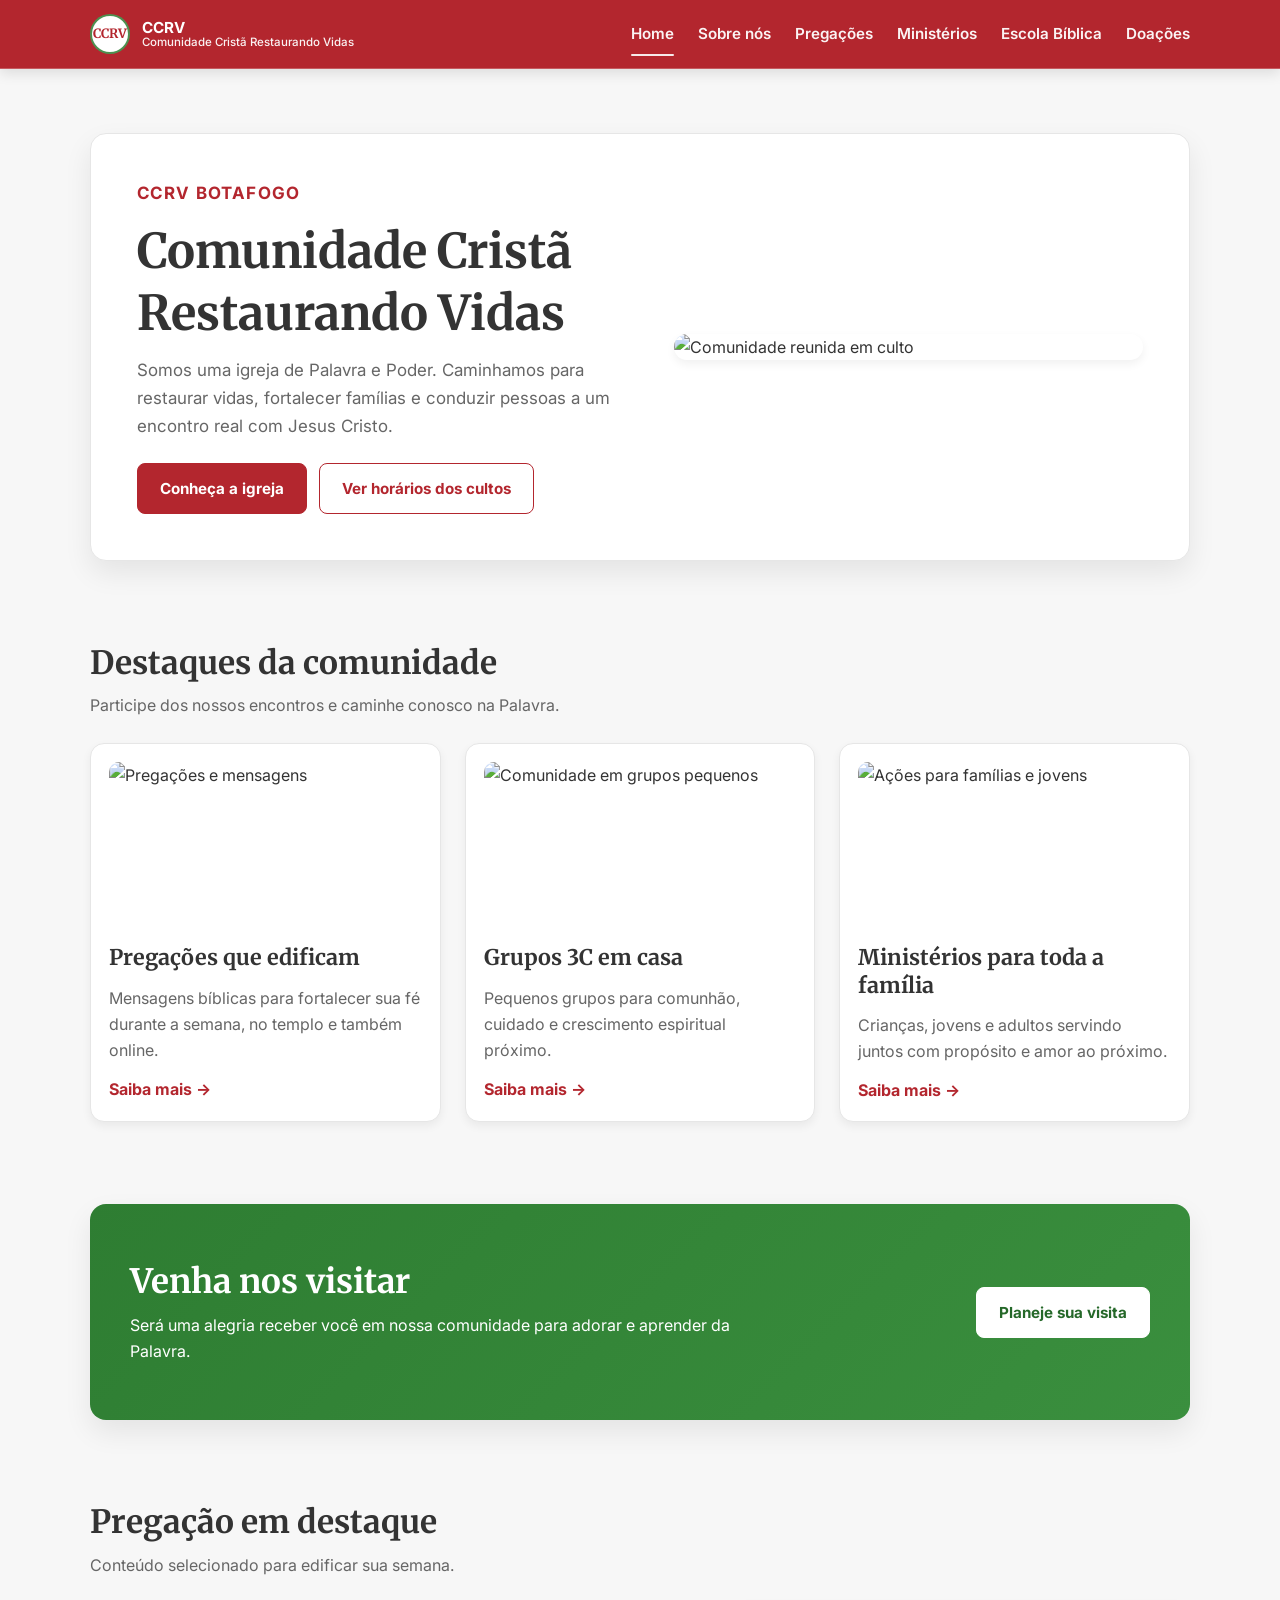
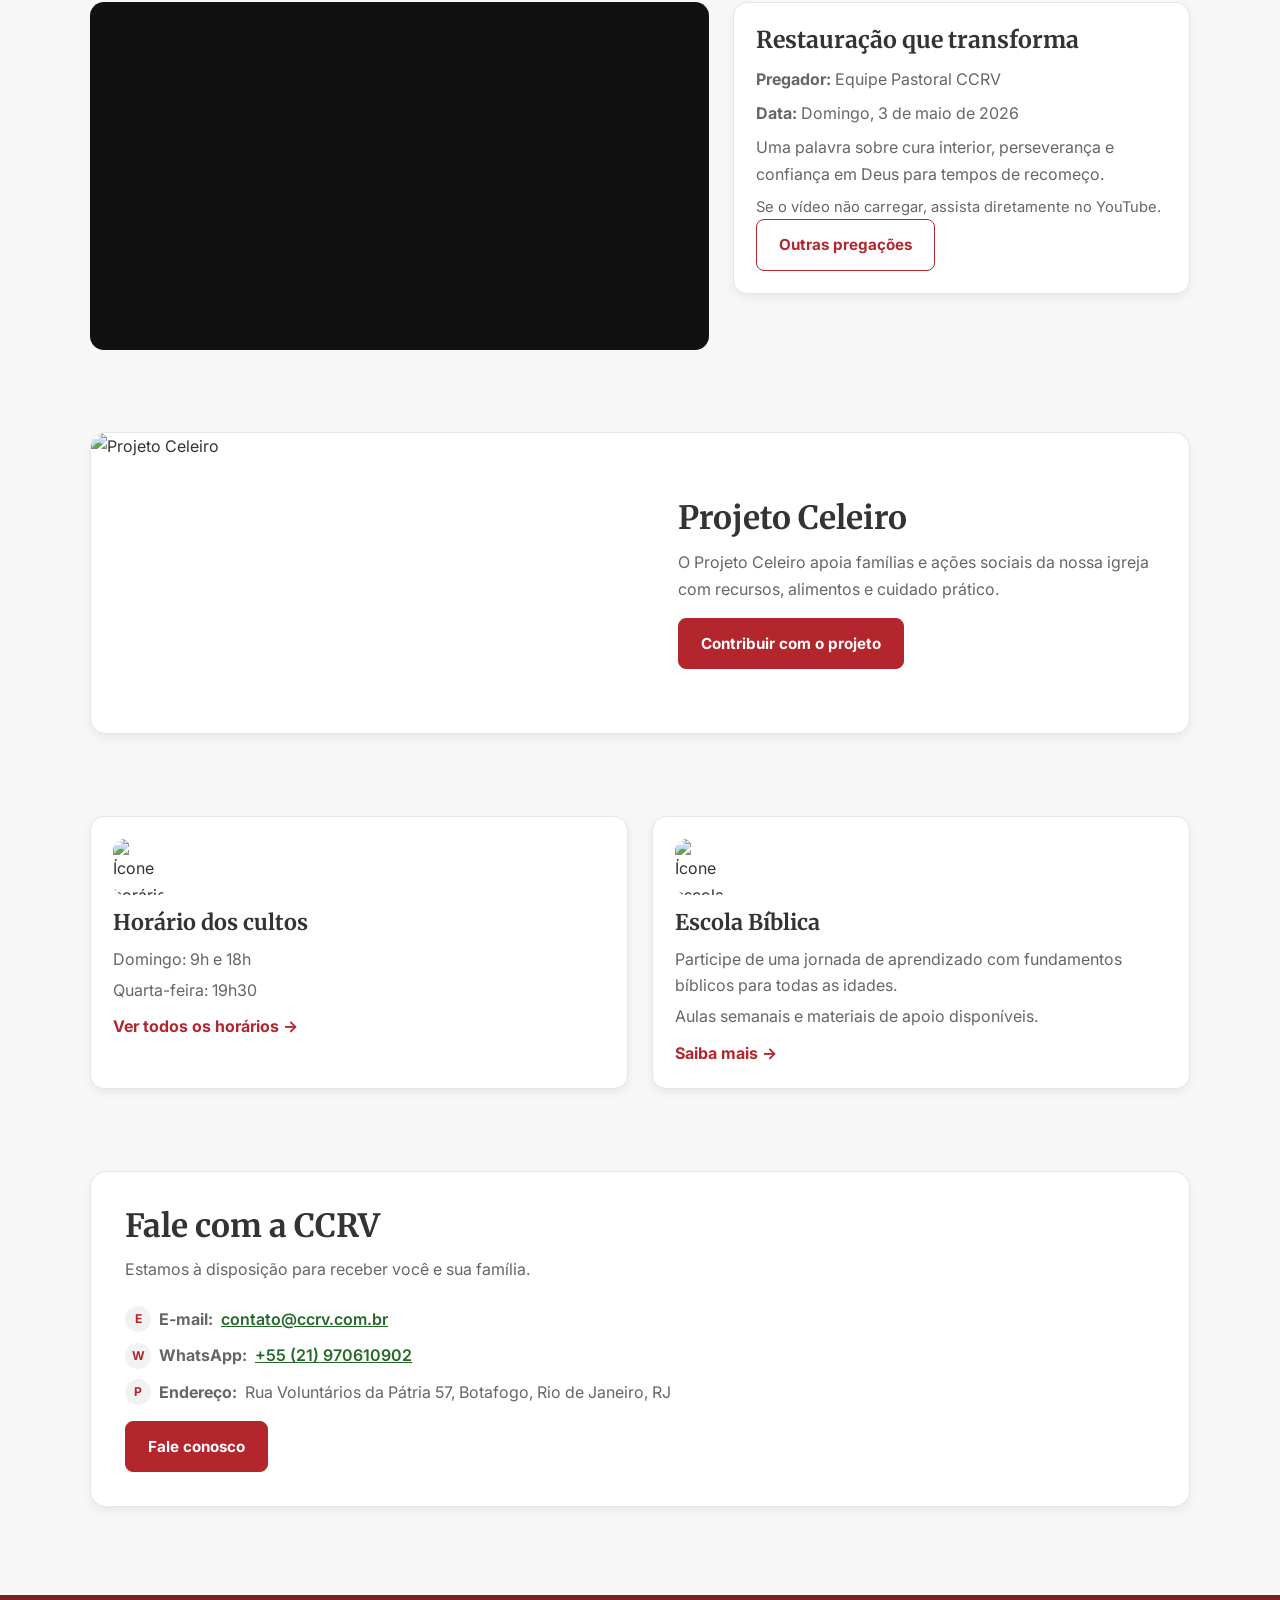
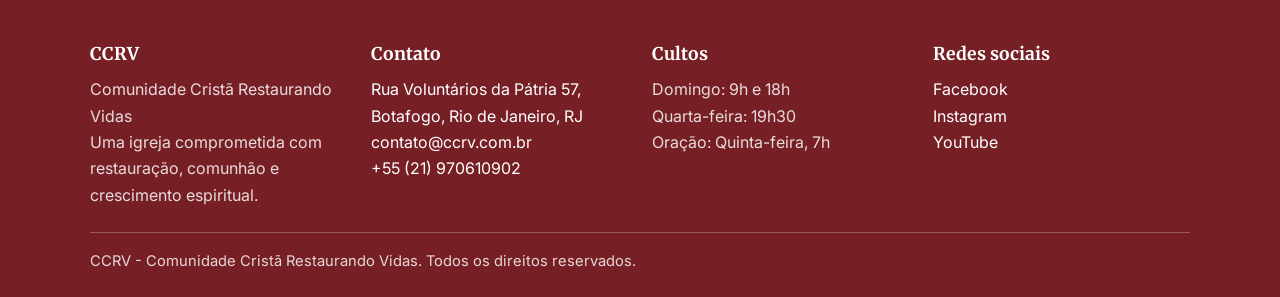
==== index.html @ 9de14d7e "first commit" ====
<!DOCTYPE html>
<html lang="pt-BR">
  <head>
    <meta charset="UTF-8" />
    <meta name="viewport" content="width=device-width, initial-scale=1.0" />
    <title>CCRV | Home</title>
    <link rel="preconnect" href="https://fonts.googleapis.com" />
    <link rel="preconnect" href="https://fonts.gstatic.com" crossorigin />
    <link
      href="https://fonts.googleapis.com/css2?family=Inter:wght@400;500;600;700&family=Merriweather:wght@700&display=swap"
      rel="stylesheet"
    />
    <link rel="stylesheet" href="styles.css" />
  </head>
  <body class="home-page">
    <header class="topbar">
      <div class="container nav-wrap">
        <a class="brand" href="index.html">
          <span class="logo-mini">CCRV</span>
          <span class="brand-text">
            <strong>CCRV</strong>
            <small>Comunidade Crist&atilde; Restaurando Vidas</small>
          </span>
        </a>
        <button class="menu-toggle" aria-expanded="false" aria-controls="main-menu">
          Menu
        </button>
        <nav class="nav" id="main-menu">
          <a href="index.html">Home</a>
          <a href="sobre-nos.html">Sobre n&oacute;s</a>
          <a href="https://www.youtube.com/@ccrv-botafogo/playlists" target="_blank" rel="noopener noreferrer">Prega&ccedil;&otilde;es</a>
          <a href="ministerios.html">Minist&eacute;rios</a>
          <a href="escola-biblica.html">Escola B&iacute;blica</a>
          <a href="doacoes.html">Doa&ccedil;&otilde;es</a>
        </nav>
      </div>
    </header>

    <main>
      <div class="container">
        <!-- Hero: principal ponto de entrada com CTAs claros -->
        <section class="hero home-hero">
          <div class="hero-grid">
            <div class="hero-content">
              <p class="eyebrow">CCRV Botafogo</p>
              <h1>Comunidade Crist&atilde; Restaurando Vidas</h1>
              <p>
                Somos uma igreja de Palavra e Poder. Caminhamos para restaurar vidas, fortalecer
                fam&iacute;lias e conduzir pessoas a um encontro real com Jesus Cristo.
              </p>
              <div class="hero-actions">
                <a class="btn" href="sobre-nos.html">Conhe&ccedil;a a igreja</a>
                <a class="btn btn-outline" href="cultos-reunioes.html">Ver hor&aacute;rios dos cultos</a>
              </div>
            </div>
            <div class="hero-media">
              <img src="https://picsum.photos/640/420" alt="Comunidade reunida em culto" />
            </div>
          </div>
        </section>

        <section class="home-section">
          <div class="section-head">
            <h2>Destaques da comunidade</h2>
            <p>Participe dos nossos encontros e caminhe conosco na Palavra.</p>
          </div>
          <div class="highlight-grid">
            <article class="highlight-card">
              <img src="https://picsum.photos/400/240?random=101" alt="Prega&ccedil;&otilde;es e mensagens" />
              <h3>Prega&ccedil;&otilde;es que edificam</h3>
              <p>
                Mensagens b&iacute;blicas para fortalecer sua f&eacute; durante a semana, no templo e
                tamb&eacute;m online.
              </p>
              <a href="https://www.youtube.com/@ccrv-botafogo/playlists" target="_blank" rel="noopener noreferrer">Saiba mais &rarr;</a>
            </article>
            <article class="highlight-card">
              <img src="https://picsum.photos/400/240?random=102" alt="Comunidade em grupos pequenos" />
              <h3>Grupos 3C em casa</h3>
              <p>
                Pequenos grupos para comunh&atilde;o, cuidado e crescimento espiritual pr&oacute;ximo.
              </p>
              <a href="ministerios.html">Saiba mais &rarr;</a>
            </article>
            <article class="highlight-card">
              <img src="https://picsum.photos/400/240?random=103" alt="A&ccedil;&otilde;es para fam&iacute;lias e jovens" />
              <h3>Minist&eacute;rios para toda a fam&iacute;lia</h3>
              <p>
                Crian&ccedil;as, jovens e adultos servindo juntos com prop&oacute;sito e amor ao pr&oacute;ximo.
              </p>
              <a href="ministerios.html">Saiba mais &rarr;</a>
            </article>
          </div>
        </section>

        <section class="visit-cta">
          <div>
            <h2>Venha nos visitar</h2>
            <p>Ser&aacute; uma alegria receber voc&ecirc; em nossa comunidade para adorar e aprender da Palavra.</p>
          </div>
          <div class="cta-action">
            <a class="btn btn-light" href="contato.html">Planeje sua visita</a>
          </div>
        </section>

        <section class="home-section">
          <div class="section-head">
            <h2>Prega&ccedil;&atilde;o em destaque</h2>
            <p>Conte&uacute;do selecionado para edificar sua semana.</p>
          </div>
          <div class="sermon-grid">
            <div class="video-frame sermon-video">
              <iframe
                src="https://www.youtube.com/embed/35ib9iQknPU"
                title="Prega&ccedil;&atilde;o em destaque - CCRV"
                loading="lazy"
                allow="accelerometer; autoplay; clipboard-write; encrypted-media; gyroscope; picture-in-picture; web-share"
                allowfullscreen
              ></iframe>
            </div>
            <article class="sermon-meta">
              <h3>Restaura&ccedil;&atilde;o que transforma</h3>
              <p><strong>Pregador:</strong> Equipe Pastoral CCRV</p>
              <p><strong>Data:</strong> Domingo, 3 de maio de 2026</p>
              <p>
                Uma palavra sobre cura interior, perseveran&ccedil;a e confian&ccedil;a em Deus para
                tempos de recome&ccedil;o.
              </p>
              <p class="sermon-note">
                Se o v&iacute;deo n&atilde;o carregar, assista diretamente no YouTube.
              </p>
              <a
                class="btn btn-outline"
                href="https://www.youtube.com/@ccrv-botafogo/playlists"
                target="_blank"
                rel="noopener noreferrer"
              >
                Outras prega&ccedil;&otilde;es
              </a>
            </article>
          </div>
        </section>

        <section class="home-section">
          <article class="project-feature">
            <div class="project-media">
              <img src="https://picsum.photos/640/420?random=240" alt="Projeto Celeiro" />
            </div>
            <div class="project-content">
              <h2>Projeto Celeiro</h2>
              <p>
                O Projeto Celeiro apoia fam&iacute;lias e a&ccedil;&otilde;es sociais da nossa igreja com
                recursos, alimentos e cuidado pr&aacute;tico.
              </p>
              <a class="btn" href="doacoes.html">Contribuir com o projeto</a>
            </div>
          </article>
        </section>

        <section class="home-section">
          <div class="info-grid">
            <article class="info-card">
              <img src="https://picsum.photos/64?random=301" alt="&Iacute;cone hor&aacute;rios" />
              <h3>Hor&aacute;rio dos cultos</h3>
              <p>Domingo: 9h e 18h</p>
              <p>Quarta-feira: 19h30</p>
              <a href="cultos-reunioes.html">Ver todos os hor&aacute;rios &rarr;</a>
            </article>
            <article class="info-card">
              <img src="https://picsum.photos/64?random=302" alt="&Iacute;cone escola b&iacute;blica" />
              <h3>Escola B&iacute;blica</h3>
              <p>Participe de uma jornada de aprendizado com fundamentos b&iacute;blicos para todas as idades.</p>
              <p>Aulas semanais e materiais de apoio dispon&iacute;veis.</p>
              <a href="escola-biblica.html">Saiba mais &rarr;</a>
            </article>
          </div>
        </section>

        <section class="contact-panel">
          <div class="section-head">
            <h2>Fale com a CCRV</h2>
            <p>Estamos &agrave; disposi&ccedil;&atilde;o para receber voc&ecirc; e sua fam&iacute;lia.</p>
          </div>
          <div class="contact-methods">
            <p>
              <span class="contact-icon" aria-hidden="true">E</span>
              <strong>E-mail:</strong>
              <a href="mailto:contato@ccrv.com.br">contato@ccrv.com.br</a>
            </p>
            <p>
              <span class="contact-icon" aria-hidden="true">W</span>
              <strong>WhatsApp:</strong>
              <a href="tel:+5521970610902">+55 (21) 970610902</a>
            </p>
            <p>
              <span class="contact-icon" aria-hidden="true">P</span>
              <strong>Endere&ccedil;o:</strong>
              Rua Volunt&aacute;rios da P&aacute;tria 57, Botafogo, Rio de Janeiro, RJ
            </p>
          </div>
          <a class="btn" href="contato.html">Fale conosco</a>
        </section>
      </div>
    </main>

    <footer class="site-footer">
      <div class="container">
        <div class="footer-grid">
          <section>
            <h3>CCRV</h3>
            <p>Comunidade Crist&atilde; Restaurando Vidas</p>
            <p>Uma igreja comprometida com restaura&ccedil;&atilde;o, comunh&atilde;o e crescimento espiritual.</p>
          </section>
          <section>
            <h3>Contato</h3>
            <p>
              <a href="https://www.google.com/maps?q=Rua+Volunt%C3%A1rios+da+P%C3%A1tria+57,+Botafogo,+Rio+de+Janeiro,+RJ" target="_blank" rel="noopener noreferrer">
                Rua Volunt&aacute;rios da P&aacute;tria 57, Botafogo, Rio de Janeiro, RJ
              </a>
            </p>
            <p><a href="mailto:contato@ccrv.com.br">contato@ccrv.com.br</a></p>
            <p><a href="tel:+5521970610902">+55 (21) 970610902</a></p>
          </section>
          <section>
            <h3>Cultos</h3>
            <p>Domingo: 9h e 18h</p>
            <p>Quarta-feira: 19h30</p>
            <p>Ora&ccedil;&atilde;o: Quinta-feira, 7h</p>
          </section>
          <section>
            <h3>Redes sociais</h3>
            <p><a href="https://www.facebook.com/Comunidade-Crist%C3%A3-Restaurando-Vidas-210761325609829" target="_blank" rel="noopener noreferrer">Facebook</a></p>
            <p><a href="https://instagram.com/ccrv.comunidadecrista" target="_blank" rel="noopener noreferrer">Instagram</a></p>
            <p><a href="https://www.youtube.com/channel/UC_KBox62rYABTP4FiPuLsTg" target="_blank" rel="noopener noreferrer">YouTube</a></p>
          </section>
        </div>
        <div class="footer-bottom">
          CCRV - Comunidade Crist&atilde; Restaurando Vidas. Todos os direitos reservados.
        </div>
      </div>
    </footer>

    <script src="script.js"></script>
  </body>
</html>
---- styles.css ----
:root {
  --red: #b3262e;
  --red-dark: #8f1f25;
  --green: #2e7d32;
  --green-dark: #256829;
  --bg: #f7f7f7;
  --surface: #ffffff;
  --text: #333333;
  --muted: #666666;
  --line: #e6e6e6;
  --radius: 16px;
  --shadow-sm: 0 4px 10px rgba(0, 0, 0, 0.06);
  --shadow-md: 0 12px 28px rgba(0, 0, 0, 0.08);
}

* {
  box-sizing: border-box;
  margin: 0;
  padding: 0;
}

body {
  font-family: "Inter", "Segoe UI", sans-serif;
  color: var(--text);
  background: var(--bg);
  line-height: 1.65;
}

img {
  max-width: 100%;
  display: block;
}

h1,
h2,
h3,
h4 {
  font-family: "Merriweather", Georgia, serif;
  color: var(--text);
  line-height: 1.3;
}

p {
  color: var(--muted);
  font-size: 1rem;
}

a {
  color: inherit;
}

.container {
  width: 100%;
  max-width: 1140px;
  margin: 0 auto;
  padding: 0 20px;
}

.btn {
  display: inline-flex;
  align-items: center;
  justify-content: center;
  background: var(--red);
  color: #fff;
  border: 1px solid var(--red);
  border-radius: 8px;
  padding: 12px 22px;
  font-size: 0.95rem;
  font-weight: 700;
  text-decoration: none;
  cursor: pointer;
  transition: background-color 0.2s ease, border-color 0.2s ease, transform 0.2s ease;
}

.btn:hover {
  background: var(--red-dark);
  border-color: var(--red-dark);
  transform: translateY(-1px);
}

.btn-outline {
  background: #fff;
  color: var(--red);
}

.btn-outline:hover {
  background: #fff4f4;
  color: var(--red-dark);
}

.btn-light {
  background: #fff;
  color: var(--green-dark);
  border-color: #fff;
}

.btn-light:hover {
  background: #eff8f0;
  border-color: #eff8f0;
  color: var(--green-dark);
}

/* Header refined: lighter visual weight and subtle active state */
.topbar {
  position: sticky;
  top: 0;
  z-index: 40;
  background: var(--red);
  border-bottom: 1px solid rgba(255, 255, 255, 0.24);
  box-shadow: 0 5px 12px rgba(0, 0, 0, 0.1);
}

.nav-wrap {
  min-height: 68px;
  display: flex;
  align-items: center;
  justify-content: space-between;
  gap: 12px;
}

.brand {
  display: flex;
  align-items: center;
  gap: 12px;
  color: #fff;
  text-decoration: none;
}

.logo-mini {
  width: 40px;
  height: 40px;
  border-radius: 999px;
  background: #fff;
  color: var(--red);
  border: 2px solid rgba(46, 125, 50, 0.85);
  display: inline-flex;
  align-items: center;
  justify-content: center;
  font-family: "Merriweather", serif;
  font-size: 0.8rem;
  font-weight: 700;
  flex-shrink: 0;
}

.brand-text {
  display: grid;
  line-height: 1.12;
}

.brand-text strong {
  font-size: 0.95rem;
}

.brand-text small {
  font-size: 0.72rem;
  font-weight: 500;
  opacity: 0.94;
}

.menu-toggle {
  display: none;
  border: 1px solid rgba(255, 255, 255, 0.9);
  border-radius: 999px;
  background: transparent;
  color: #fff;
  padding: 8px 14px;
  font-size: 0.92rem;
  font-weight: 600;
  cursor: pointer;
}

.nav {
  display: flex;
  align-items: center;
  gap: 24px;
}

.nav a {
  position: relative;
  color: #fff;
  text-decoration: none;
  padding: 6px 0;
  font-size: 0.95rem;
  font-weight: 600;
  opacity: 0.95;
  transition: opacity 0.2s ease;
}

.nav a:hover {
  opacity: 0.85;
}

.nav a::after {
  content: "";
  position: absolute;
  left: 0;
  bottom: -3px;
  width: 100%;
  height: 2px;
  background: rgba(255, 255, 255, 0.95);
  border-radius: 99px;
  transform: scaleX(0);
  transform-origin: left;
  transition: transform 0.2s ease;
}

.nav a.active::after,
.nav a:hover::after {
  transform: scaleX(1);
}

main {
  padding: 64px 0 88px;
}

.container > section + section {
  margin-top: 32px;
}

.home-page .container > section + section {
  margin-top: 82px;
}

.internal-page .container > section + section {
  margin-top: 78px;
}

.section-head {
  margin-bottom: 24px;
}

.section-head h2 {
  font-size: clamp(1.8rem, 3vw, 2rem);
  margin-bottom: 8px;
}

.section-head p {
  max-width: 600px;
}

.hero {
  background: var(--surface);
  border-radius: var(--radius);
  box-shadow: var(--shadow-md);
  border: 1px solid var(--line);
}

.page-hero {
  padding: clamp(26px, 4.6vw, 44px);
}

.page-hero .hero-grid {
  grid-template-columns: minmax(0, 1.04fr) minmax(0, 0.96fr);
}

.page-hero p {
  max-width: 620px;
}

.home-hero {
  padding: clamp(26px, 4.8vw, 46px);
}

.hero-grid {
  display: grid;
  grid-template-columns: 1.06fr 1fr;
  align-items: center;
  gap: clamp(24px, 4vw, 40px);
}

.eyebrow {
  color: var(--red);
  font-size: 0.82rem;
  letter-spacing: 0.08em;
  text-transform: uppercase;
  font-weight: 700;
  margin-bottom: 12px;
}

.hero h1 {
  font-size: clamp(2.2rem, 4.8vw, 3rem);
  margin-bottom: 12px;
}

.hero p {
  max-width: 600px;
  font-size: 1.06rem;
}

.hero-actions {
  margin-top: 22px;
  display: flex;
  flex-wrap: wrap;
  gap: 12px;
}

.hero-media img {
  border-radius: 14px;
  box-shadow: var(--shadow-sm);
}

.highlight-grid {
  display: grid;
  grid-template-columns: repeat(3, minmax(0, 1fr));
  gap: 24px;
}

.highlight-card {
  background: var(--surface);
  border-radius: 14px;
  border: 1px solid var(--line);
  box-shadow: var(--shadow-sm);
  padding: 18px;
  display: grid;
  gap: 12px;
  transition: transform 0.2s ease, box-shadow 0.2s ease;
}

.highlight-card:hover {
  transform: translateY(-3px);
  box-shadow: 0 10px 22px rgba(0, 0, 0, 0.1);
}

.highlight-card img {
  width: 100%;
  height: 170px;
  object-fit: cover;
  border-radius: 10px;
}

.highlight-card h3 {
  font-size: 1.35rem;
}

.highlight-card a {
  text-decoration: none;
  color: var(--red);
  font-weight: 700;
}

.highlight-card a:hover {
  color: var(--red-dark);
}

.visit-cta {
  background: linear-gradient(135deg, #2e7d32, #3a8f3e);
  border-radius: var(--radius);
  box-shadow: var(--shadow-md);
  padding: clamp(34px, 6vw, 56px) clamp(24px, 4vw, 40px);
  display: grid;
  grid-template-columns: 1fr auto;
  gap: 24px;
  align-items: center;
}

.visit-cta h2,
.visit-cta p {
  color: #fff;
}

.visit-cta h2 {
  font-size: clamp(1.85rem, 3vw, 2.1rem);
  margin-bottom: 8px;
}

.visit-cta p {
  max-width: 620px;
}

.sermon-grid {
  display: grid;
  grid-template-columns: minmax(0, 1.15fr) minmax(0, 0.85fr);
  gap: 24px;
  align-items: start;
}

.video-frame {
  position: relative;
  width: 100%;
  padding-top: 56.25%;
  border-radius: 14px;
  overflow: hidden;
  background: #111;
}

.video-frame iframe {
  position: absolute;
  inset: 0;
  width: 100%;
  height: 100%;
  border: 0;
}

.sermon-meta {
  background: var(--surface);
  border-radius: 14px;
  border: 1px solid var(--line);
  box-shadow: var(--shadow-sm);
  padding: 22px;
}

.sermon-meta h3 {
  font-size: 1.45rem;
  margin-bottom: 10px;
}

.sermon-meta p + p {
  margin-top: 8px;
}

.sermon-note {
  font-size: 0.92rem;
}

.project-feature {
  background: var(--surface);
  border: 1px solid var(--line);
  border-radius: var(--radius);
  box-shadow: var(--shadow-sm);
  display: grid;
  grid-template-columns: minmax(0, 1fr) minmax(0, 1fr);
  overflow: hidden;
}

.project-media img {
  width: 100%;
  height: 100%;
  min-height: 300px;
  object-fit: cover;
}

.project-content {
  padding: clamp(24px, 4vw, 38px);
  display: flex;
  flex-direction: column;
  justify-content: center;
}

.project-content h2 {
  font-size: clamp(1.8rem, 3vw, 2rem);
  margin-bottom: 10px;
}

.project-content p {
  max-width: 520px;
}

.project-content .btn {
  margin-top: 16px;
  width: fit-content;
}

.info-grid {
  display: grid;
  grid-template-columns: repeat(2, minmax(0, 1fr));
  gap: 24px;
}

.info-card {
  background: var(--surface);
  border: 1px solid var(--line);
  border-radius: 14px;
  box-shadow: var(--shadow-sm);
  padding: 22px;
}

.info-card img {
  width: 56px;
  height: 56px;
  border-radius: 12px;
  margin-bottom: 14px;
}

.info-card h3 {
  font-size: 1.35rem;
  margin-bottom: 8px;
}

.info-card p + p {
  margin-top: 5px;
}

.info-card a {
  display: inline-block;
  margin-top: 10px;
  color: var(--red);
  font-weight: 700;
  text-decoration: none;
}

.info-card a:hover {
  color: var(--red-dark);
}

.contact-panel {
  background: var(--surface);
  border: 1px solid var(--line);
  border-radius: var(--radius);
  box-shadow: var(--shadow-sm);
  padding: clamp(24px, 4vw, 34px);
}

.contact-methods {
  display: grid;
  gap: 10px;
  margin-bottom: 16px;
}

.contact-methods p {
  display: flex;
  align-items: center;
  flex-wrap: wrap;
  gap: 8px;
}

.contact-methods a {
  color: var(--green-dark);
  font-weight: 600;
}

.contact-methods a:hover {
  color: var(--red-dark);
}

.contact-icon {
  width: 26px;
  height: 26px;
  border-radius: 999px;
  background: #f2f2f2;
  color: var(--red);
  font-size: 0.76rem;
  font-weight: 700;
  display: inline-flex;
  align-items: center;
  justify-content: center;
}

.site-footer {
  margin-top: 0;
  background: #762026;
  color: rgba(255, 255, 255, 0.9);
  padding: 48px 0 24px;
}

.site-footer p {
  color: rgba(255, 255, 255, 0.84);
}

.site-footer h3 {
  color: #fff;
  font-size: 1.1rem;
  margin-bottom: 10px;
}

.footer-grid {
  display: grid;
  grid-template-columns: repeat(4, minmax(0, 1fr));
  gap: 24px;
}

.site-footer a {
  color: #fff;
  text-decoration: none;
}

.site-footer a:hover {
  text-decoration: underline;
}

.footer-bottom {
  margin-top: 24px;
  padding-top: 16px;
  border-top: 1px solid rgba(255, 255, 255, 0.25);
  font-size: 0.92rem;
  color: rgba(255, 255, 255, 0.82);
}

/* Shared styles for the inner pages */
.content-grid {
  display: grid;
  grid-template-columns: repeat(auto-fit, minmax(240px, 1fr));
  gap: 24px;
}

.card {
  background: var(--surface);
  border: 1px solid var(--line);
  border-radius: 14px;
  box-shadow: var(--shadow-sm);
  padding: 22px;
}

.card h2 {
  font-size: 1.32rem;
  margin-bottom: 8px;
}

.cta {
  margin-top: 30px;
  padding: 28px;
  border-radius: var(--radius);
  background: #edf6ee;
  border: 1px solid #dbeedd;
}

.cta h2 {
  color: var(--green-dark);
  margin-bottom: 8px;
}

.long-copy,
.quick-contact,
.map-wrap,
.video-box {
  margin-top: 0;
  background: var(--surface);
  border: 1px solid var(--line);
  border-radius: 14px;
  box-shadow: var(--shadow-sm);
  padding: 22px;
}

.about-grid {
  display: grid;
  grid-template-columns: repeat(2, minmax(0, 1fr));
  gap: 24px;
}

.about-block {
  background: var(--surface);
  border: 1px solid var(--line);
  border-radius: 14px;
  box-shadow: var(--shadow-sm);
  padding: 22px;
}

.about-block h2 {
  font-size: 1.35rem;
  margin-bottom: 8px;
}

.about-block p + p {
  margin-top: 10px;
}

.scripture-callout {
  margin-top: 14px;
  border-left: 3px solid var(--green);
  background: #f3f8f3;
  border-radius: 8px;
  padding: 12px 14px;
}

.page-cta {
  background: linear-gradient(135deg, #2e7d32, #3a8f3e);
  border-radius: var(--radius);
  box-shadow: var(--shadow-md);
  padding: clamp(30px, 5vw, 50px) clamp(22px, 4vw, 38px);
  display: grid;
  grid-template-columns: 1fr auto;
  gap: 20px;
  align-items: center;
}

.page-cta h2,
.page-cta p {
  color: #fff;
}

.page-cta p {
  max-width: 620px;
}

.ministry-card {
  display: grid;
  gap: 10px;
}

.ministry-card img {
  width: 58px;
  height: 58px;
  border-radius: 12px;
}

.ministry-meta {
  font-size: 0.95rem;
  color: var(--text);
  font-weight: 600;
}

.ministry-card a {
  text-decoration: none;
  color: var(--red);
  font-weight: 700;
}

.ministry-card a:hover {
  color: var(--red-dark);
}

.module-grid {
  display: grid;
  grid-template-columns: repeat(auto-fit, minmax(280px, 1fr));
  gap: 24px;
}

.module-card {
  background: var(--surface);
  border: 1px solid var(--line);
  border-radius: 14px;
  box-shadow: var(--shadow-sm);
  padding: 22px;
}

.module-card h2 {
  font-size: 1.35rem;
  margin-bottom: 8px;
}

.module-meta {
  margin-top: 10px;
  padding: 10px 12px;
  border-radius: 8px;
  background: #f5f5f5;
  color: var(--text);
  font-weight: 600;
}

.module-actions {
  margin-top: 14px;
  display: flex;
  flex-wrap: wrap;
  gap: 10px;
}

.secondary-panel {
  background: #fbfbfb;
}

.donation-priority {
  border: 1px solid #f0d5d7;
  background: #fff9f9;
}

.donation-priority h2 {
  color: var(--red-dark);
}

.support-note {
  margin-top: 12px;
  padding: 10px 12px;
  border-radius: 8px;
  background: #eef7ef;
  color: var(--green-dark);
  font-weight: 600;
}

.bank-section-title {
  margin-top: 20px;
  font-size: 1.4rem;
}

.card {
  transition: transform 0.2s ease, box-shadow 0.2s ease;
}

.card:hover {
  transform: translateY(-2px);
  box-shadow: 0 10px 22px rgba(0, 0, 0, 0.1);
}

.long-copy h2,
.quick-contact h2,
.video-box h2 {
  margin-bottom: 10px;
}

.long-copy p + p {
  margin-top: 10px;
}

.long-copy blockquote {
  margin: 12px 0;
  border-left: 3px solid var(--green);
  background: #f3f8f3;
  border-radius: 8px;
  padding: 12px 14px;
}

.quick-contact p + p {
  margin-top: 8px;
}

.quick-contact a:not(.btn) {
  color: var(--green-dark);
  font-weight: 600;
}

.quick-contact .btn {
  margin-top: 14px;
}

.map-wrap iframe {
  width: 100%;
  min-height: 360px;
  border: 0;
  border-radius: 10px;
}

.copy-row {
  margin-top: 10px;
  display: flex;
  flex-wrap: wrap;
  align-items: center;
  gap: 10px;
}

code {
  font-family: "Consolas", "Courier New", monospace;
  background: #f1f1f1;
  padding: 2px 6px;
  border-radius: 6px;
  font-size: 0.92rem;
}

.donation-grid {
  margin-top: 14px;
  display: grid;
  grid-template-columns: repeat(auto-fit, minmax(240px, 1fr));
  gap: 14px;
}

.bank-card {
  border-color: #e1e1e1;
}

.link-list {
  margin-top: 10px;
  display: flex;
  flex-wrap: wrap;
  gap: 8px;
}

.simple-link {
  display: inline-block;
  margin-top: 10px;
  color: var(--green-dark);
  font-weight: 700;
  text-decoration: none;
}

.simple-link:hover {
  color: var(--red-dark);
}

.thumb-link {
  display: block;
  margin-top: 10px;
}

.thumb-link img {
  width: 100%;
  height: 190px;
  object-fit: cover;
  border-radius: 10px;
  border: 1px solid var(--line);
}

footer:not(.site-footer) {
  padding: 24px 0 36px;
  color: var(--muted);
  text-align: center;
}

@media (max-width: 980px) {
  .menu-toggle {
    display: inline-flex;
  }

  .nav {
    position: absolute;
    top: 68px;
    left: 0;
    right: 0;
    background: var(--red);
    flex-direction: column;
    align-items: stretch;
    gap: 4px;
    max-height: 0;
    overflow: hidden;
    padding: 0 20px;
    border-top: 1px solid rgba(255, 255, 255, 0.22);
    transition: max-height 0.25s ease;
  }

  .nav.open {
    max-height: 430px;
    padding: 10px 20px 14px;
  }

  .nav a {
    display: block;
    width: 100%;
    padding: 10px 0;
  }

  .hero-grid,
  .sermon-grid,
  .project-feature,
  .info-grid,
  .visit-cta,
  .page-cta,
  .about-grid,
  .footer-grid {
    grid-template-columns: 1fr;
  }

  .project-media img {
    min-height: 220px;
  }

  .brand-text small {
    display: none;
  }

  .home-page .container > section + section {
    margin-top: 64px;
  }

  .internal-page .container > section + section {
    margin-top: 58px;
  }
}

@media (max-width: 760px) {
  main {
    padding: 48px 0 72px;
  }

  .highlight-grid {
    grid-template-columns: 1fr;
  }

  .btn {
    width: 100%;
  }

  .hero-actions {
    width: 100%;
  }
}
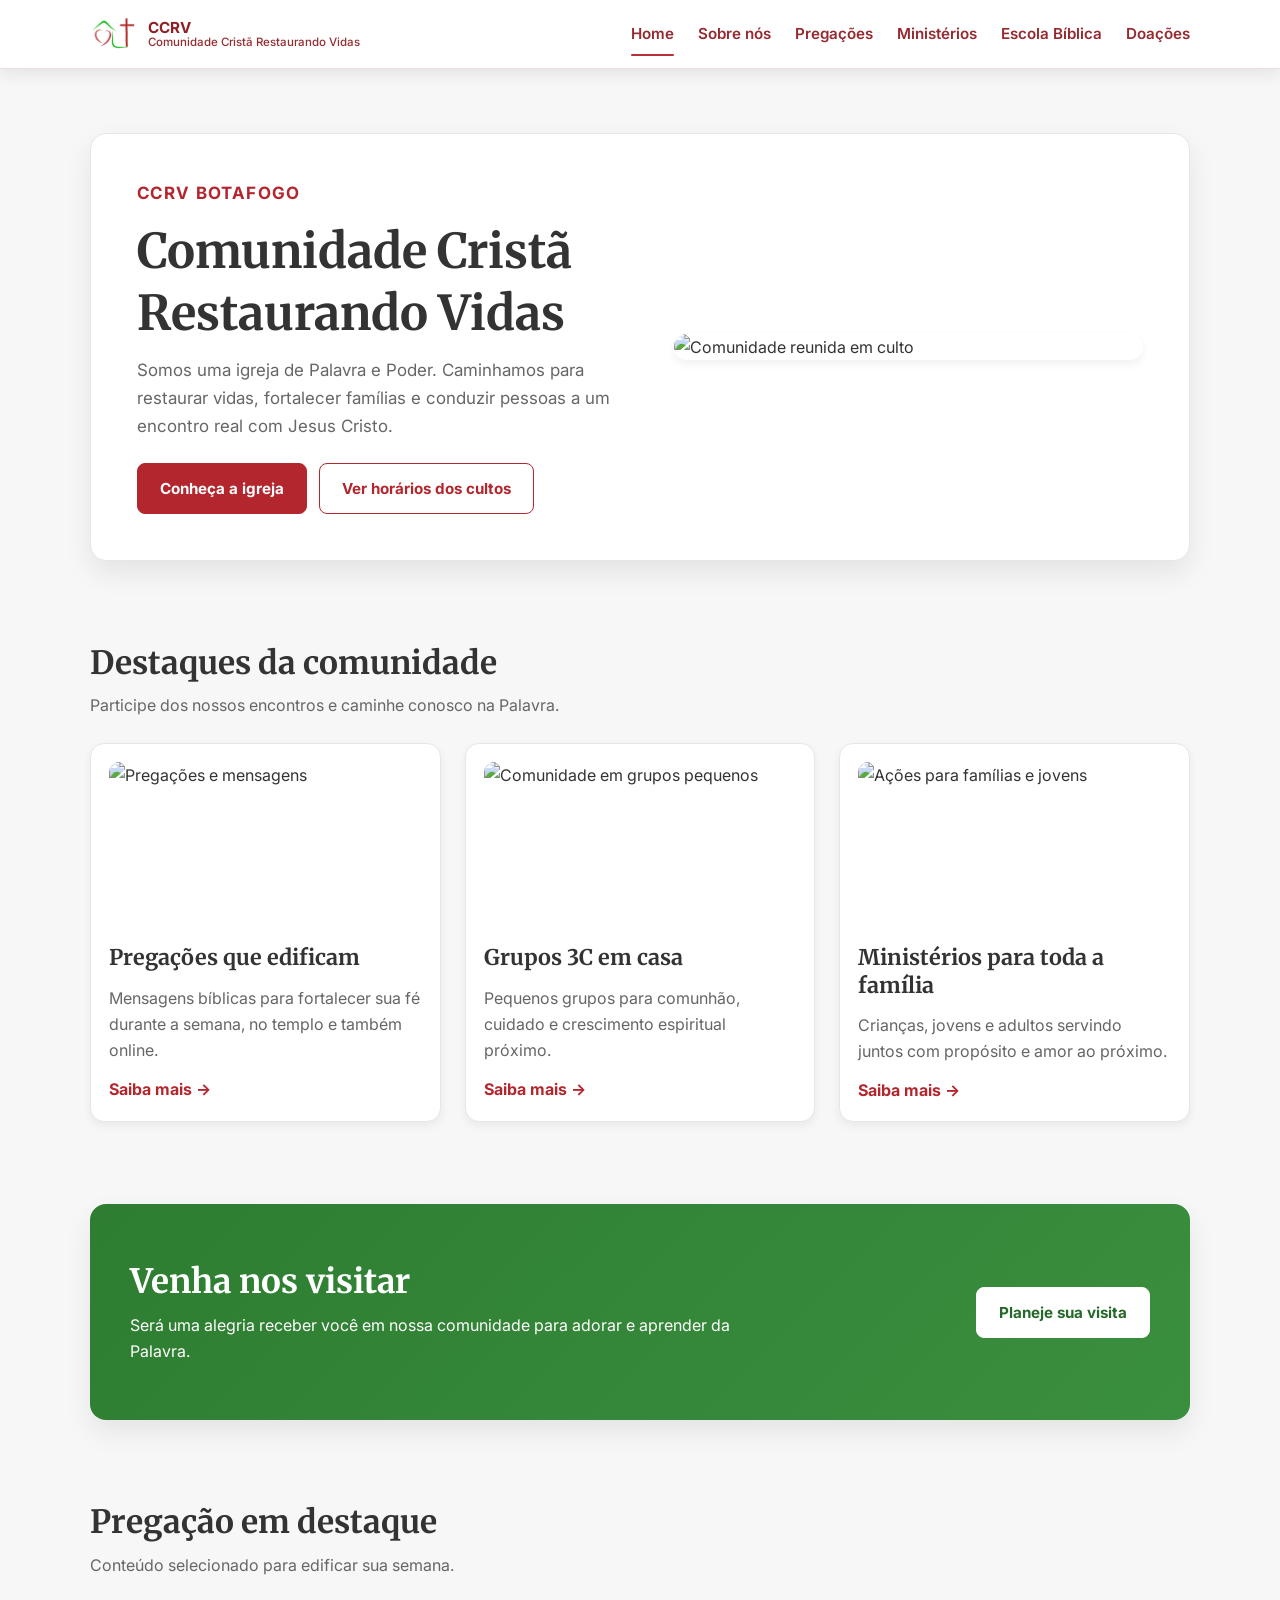
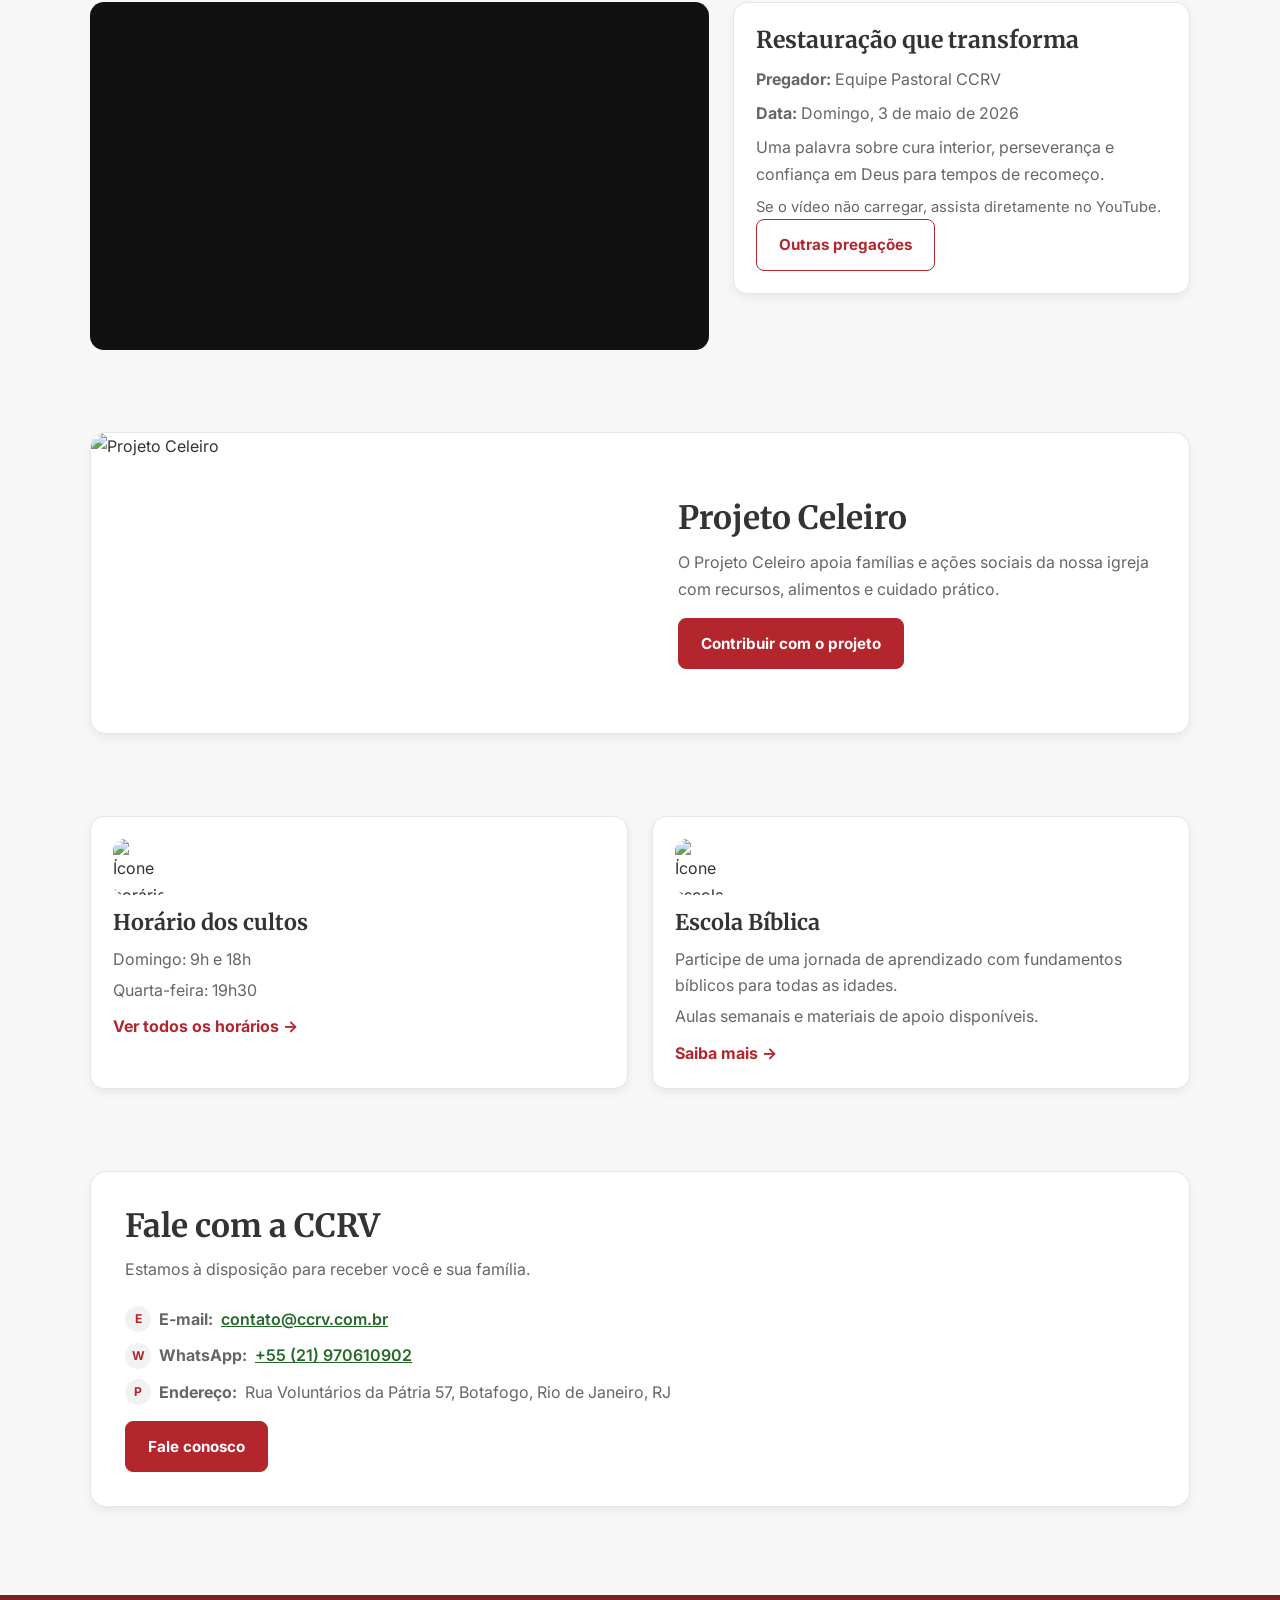
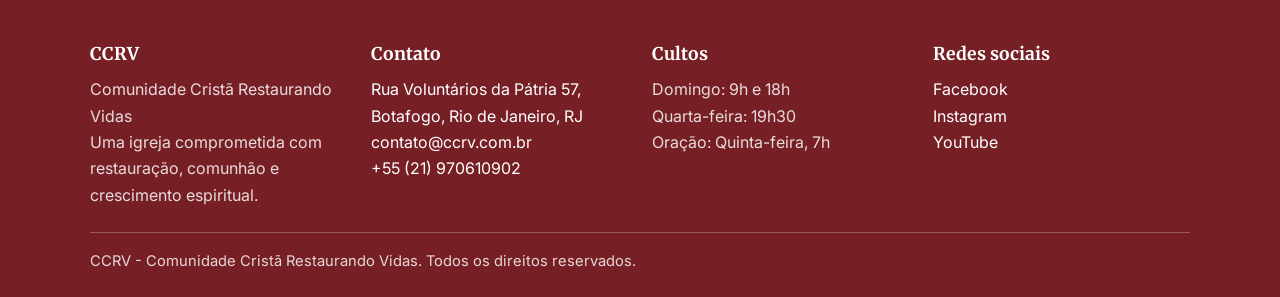
==== commit 1a915015: "ajuste de cores" ====
--- a/index.html
+++ b/index.html
@@ -1,4 +1,4 @@
-<!DOCTYPE html>
+﻿<!DOCTYPE html>
 <html lang="pt-BR">
   <head>
     <meta charset="UTF-8" />
@@ -16,7 +16,7 @@
     <header class="topbar">
       <div class="container nav-wrap">
         <a class="brand" href="index.html">
-          <span class="logo-mini">CCRV</span>
+          <img class="logo-mini" src="images/logo-minimal.png" alt="CCRV Logo" />
           <span class="brand-text">
             <strong>CCRV</strong>
             <small>Comunidade Crist&atilde; Restaurando Vidas</small>
@@ -243,3 +243,4 @@
     <script src="script.js"></script>
   </body>
 </html>
+
--- a/styles.css
+++ b/styles.css
@@ -105,9 +105,10 @@
   position: sticky;
   top: 0;
   z-index: 40;
-  background: var(--red);
-  border-bottom: 1px solid rgba(255, 255, 255, 0.24);
-  box-shadow: 0 5px 12px rgba(0, 0, 0, 0.1);
+  background: rgba(255, 255, 255, 0.9);
+  border-bottom: 1px solid rgba(179, 38, 46, 0.16);
+  box-shadow: 0 6px 14px rgba(17, 24, 39, 0.08);
+  backdrop-filter: blur(8px);
 }
 
 .nav-wrap {
@@ -122,23 +123,14 @@
   display: flex;
   align-items: center;
   gap: 12px;
-  color: #fff;
+  color: var(--red-dark);
   text-decoration: none;
 }
 
 .logo-mini {
-  width: 40px;
-  height: 40px;
-  border-radius: 999px;
-  background: #fff;
-  color: var(--red);
-  border: 2px solid rgba(46, 125, 50, 0.85);
-  display: inline-flex;
-  align-items: center;
-  justify-content: center;
-  font-family: "Merriweather", serif;
-  font-size: 0.8rem;
-  font-weight: 700;
+  width: 46px;
+  height: 46px;
+  object-fit: contain;
   flex-shrink: 0;
 }
 
@@ -159,10 +151,10 @@
 
 .menu-toggle {
   display: none;
-  border: 1px solid rgba(255, 255, 255, 0.9);
+  border: 1px solid rgba(143, 31, 37, 0.38);
   border-radius: 999px;
-  background: transparent;
-  color: #fff;
+  background: rgba(255, 255, 255, 0.7);
+  color: var(--red-dark);
   padding: 8px 14px;
   font-size: 0.92rem;
   font-weight: 600;
@@ -177,7 +169,7 @@
 
 .nav a {
   position: relative;
-  color: #fff;
+  color: var(--red-dark);
   text-decoration: none;
   padding: 6px 0;
   font-size: 0.95rem;
@@ -197,7 +189,7 @@
   bottom: -3px;
   width: 100%;
   height: 2px;
-  background: rgba(255, 255, 255, 0.95);
+  background: var(--red);
   border-radius: 99px;
   transform: scaleX(0);
   transform-origin: left;
@@ -698,6 +690,137 @@
   color: var(--red-dark);
 }
 
+.ministries-grid {
+  display: grid;
+  grid-template-columns: repeat(3, minmax(0, 1fr));
+  gap: 24px;
+}
+
+.ministry-tile {
+  width: 100%;
+  border: 1px solid var(--line);
+  border-radius: 14px;
+  background: var(--surface);
+  box-shadow: var(--shadow-sm);
+  padding: 0;
+  text-align: left;
+  overflow: hidden;
+  cursor: pointer;
+  transition: transform 0.2s ease, box-shadow 0.2s ease;
+}
+
+.ministry-tile:hover {
+  transform: translateY(-3px);
+  box-shadow: 0 10px 22px rgba(0, 0, 0, 0.1);
+}
+
+.ministry-tile:focus-visible {
+  outline: 3px solid rgba(179, 38, 46, 0.35);
+  outline-offset: 2px;
+}
+
+.ministry-tile img {
+  width: 100%;
+  height: 190px;
+  object-fit: cover;
+}
+
+.ministry-tile-content {
+  padding: 18px;
+}
+
+.ministry-tile-content h3 {
+  font-size: 1.28rem;
+  margin-bottom: 8px;
+}
+
+.ministry-practical {
+  margin-top: 10px;
+  color: var(--text);
+  font-weight: 600;
+  font-size: 0.95rem;
+}
+
+.ministry-hint {
+  display: inline-block;
+  margin-top: 12px;
+  color: var(--red);
+  font-weight: 700;
+}
+
+.ministry-modal {
+  position: fixed;
+  inset: 0;
+  z-index: 120;
+  display: none;
+}
+
+.ministry-modal.open {
+  display: block;
+}
+
+.ministry-modal-backdrop {
+  position: absolute;
+  inset: 0;
+  background: rgba(10, 10, 10, 0.58);
+}
+
+.ministry-modal-dialog {
+  position: relative;
+  width: min(760px, 92%);
+  margin: 5vh auto;
+  max-height: 90vh;
+  overflow: auto;
+  background: var(--surface);
+  border-radius: 14px;
+  border: 1px solid var(--line);
+  box-shadow: var(--shadow-md);
+  padding: 24px;
+}
+
+.ministry-modal-close {
+  position: absolute;
+  top: 10px;
+  right: 12px;
+  width: 34px;
+  height: 34px;
+  border-radius: 999px;
+  border: 1px solid #d8d8d8;
+  background: #fff;
+  color: var(--text);
+  font-size: 1.3rem;
+  line-height: 1;
+  cursor: pointer;
+}
+
+.ministry-modal-close:hover {
+  background: #f8f8f8;
+}
+
+.ministry-modal-dialog h2 {
+  font-size: 1.8rem;
+  padding-right: 42px;
+  margin-bottom: 8px;
+}
+
+.ministry-modal-practical {
+  color: var(--text);
+  font-weight: 600;
+  margin-bottom: 10px;
+}
+
+.ministry-modal-description {
+  margin-bottom: 14px;
+}
+
+.ministry-modal-verse {
+  border-left: 3px solid var(--green);
+  background: #f3f8f3;
+  border-radius: 8px;
+  padding: 12px 14px;
+  margin-bottom: 18px;
+}
+
 .module-grid {
   display: grid;
   grid-template-columns: repeat(auto-fit, minmax(280px, 1fr));
@@ -739,25 +862,282 @@
 
 .donation-priority {
   border: 1px solid #f0d5d7;
-  background: #fff9f9;
-}
-
-.donation-priority h2 {
+  background: #fffaf9;
+}
+
+.celeiro-section {
+  background: #fffefb;
+  border: 1px solid #efe4d4;
+}
+
+.celeiro-section h2 {
   color: var(--red-dark);
 }
 
+.celeiro-grid {
+  display: grid;
+  grid-template-columns: minmax(0, 1fr) minmax(0, 1fr);
+  gap: 24px;
+  align-items: center;
+}
+
+.pix-grid {
+  align-items: start;
+}
+
+.donation-hero .hero-content {
+  display: grid;
+  gap: 12px;
+  align-content: center;
+}
+
+.donation-hero .eyebrow {
+  margin-bottom: 0;
+  opacity: 0.92;
+}
+
+.donation-hero h1 {
+  margin-bottom: 2px;
+}
+
+.donation-hero-verse {
+  background: #f3f8f3;
+  border: 1px solid #dbe9dc;
+  border-radius: 12px;
+  padding: 14px 16px;
+}
+
+.donation-hero-verse .pix-verse {
+  margin: 8px 0 0;
+  border-left: 3px solid var(--green);
+  background: transparent;
+  border-radius: 0;
+  padding-left: 12px;
+}
+
+.donation-hero-verse .pix-verse p {
+  line-height: 1.7;
+  font-style: italic;
+  color: var(--text);
+}
+
+.donation-hero-verse .pix-verse cite {
+  display: block;
+  margin-top: 8px;
+  color: var(--green-dark);
+  font-style: normal;
+  font-weight: 700;
+}
+
+.donation-main,
+.celeiro-section,
+.secondary-panel,
+.donation-trust {
+  padding: clamp(24px, 4vw, 34px);
+}
+
+.donation-main h2 {
+  color: var(--red-dark);
+}
+
+.pix-content {
+  display: grid;
+  gap: 16px;
+}
+
+.pix-verse-card {
+  background: #f3f8f3;
+  border: 1px solid #dbe9dc;
+  border-radius: 12px;
+  padding: 14px 16px;
+}
+
+.pix-verse-label {
+  font-size: 0.78rem;
+  text-transform: uppercase;
+  letter-spacing: 0.08em;
+  color: var(--green-dark);
+  font-weight: 700;
+}
+
+.pix-verse-card .pix-verse {
+  margin: 8px 0 0;
+  border-left: 3px solid var(--green);
+  background: transparent;
+  border-radius: 0;
+  padding-left: 12px;
+  padding-top: 0;
+  padding-bottom: 0;
+  padding-right: 0;
+}
+
+.pix-verse-card .pix-verse p {
+  line-height: 1.7;
+  font-style: italic;
+  color: var(--text);
+}
+
+.pix-verse-card .pix-verse cite {
+  display: block;
+  margin-top: 8px;
+  color: var(--green-dark);
+  font-style: normal;
+  font-weight: 700;
+}
+
+.pix-heading-group {
+  display: grid;
+  gap: 6px;
+}
+
+.pix-heading-group h2 {
+  margin-bottom: 0;
+}
+
+.pix-institution {
+  color: var(--text);
+  font-weight: 600;
+}
+
+.pix-details-card {
+  border: 1px solid #f0e6e7;
+  background: #fff;
+  border-radius: 12px;
+  padding: 14px 16px;
+  display: grid;
+  gap: 12px;
+}
+
+.pix-details {
+  display: grid;
+  gap: 10px;
+}
+
+.pix-details div {
+  display: grid;
+  gap: 4px;
+}
+
+.pix-details dt {
+  color: var(--muted);
+  font-size: 0.84rem;
+  font-weight: 600;
+}
+
+.pix-details dd {
+  margin: 0;
+  color: var(--text);
+  font-weight: 600;
+}
+
+.copy-action {
+  width: fit-content;
+}
+
+.pix-qr-wrap {
+  margin-top: 0;
+  padding: 14px;
+  border: 1px solid #f0e6e7;
+  background: #fff;
+  border-radius: 12px;
+}
+
+.pix-qr-panel {
+  display: grid;
+  grid-template-columns: 220px minmax(0, 1fr);
+  gap: 16px;
+  align-items: start;
+}
+
+.pix-side-info {
+  display: grid;
+  gap: 12px;
+  align-content: start;
+}
+
+.pix-side-info .copy-action,
+.pix-side-info .celeiro-btn {
+  width: 100%;
+}
+
+.qr-helper {
+  font-size: 0.9rem;
+  color: var(--text);
+  font-weight: 600;
+}
+
+.qr-operation-note {
+  font-size: 0.92rem;
+  color: var(--muted);
+  max-width: 62ch;
+}
+
+.celeiro-qr-wrap {
+  margin-top: 14px;
+  display: flex;
+  flex-direction: column;
+  align-items: flex-start;
+  gap: 12px;
+}
+
+.celeiro-qr-link {
+  display: inline-block;
+  border-radius: 12px;
+  border: 1px solid var(--line);
+  background: #fff;
+  padding: 8px;
+  box-shadow: var(--shadow-sm);
+  transition: transform 0.2s ease, box-shadow 0.2s ease;
+}
+
+.celeiro-qr-link:hover {
+  transform: translateY(-2px);
+  box-shadow: 0 10px 20px rgba(0, 0, 0, 0.1);
+}
+
+.celeiro-qr-link img {
+  width: 220px;
+  height: 220px;
+  border-radius: 8px;
+}
+
+.celeiro-qr-wrap .celeiro-btn {
+  width: 220px;
+  max-width: 100%;
+}
+
+.celeiro-media img {
+  width: 100%;
+  height: 100%;
+  min-height: 250px;
+  object-fit: cover;
+  border-radius: 12px;
+  box-shadow: var(--shadow-sm);
+}
+
+.qr-caption {
+  font-size: 0.92rem;
+}
+
+.bank-section-title {
+  margin-top: 0;
+  margin-bottom: 8px;
+  font-size: clamp(1.42rem, 3vw, 1.7rem);
+}
+
+.bank-intro {
+  max-width: 700px;
+  margin-bottom: 8px;
+}
+
 .support-note {
-  margin-top: 12px;
-  padding: 10px 12px;
-  border-radius: 8px;
+  margin-top: 2px;
+  padding: 12px 14px;
+  border-radius: 10px;
   background: #eef7ef;
+  border: 1px solid #d7e8d9;
   color: var(--green-dark);
   font-weight: 600;
-}
-
-.bank-section-title {
-  margin-top: 20px;
-  font-size: 1.4rem;
 }
 
 .card {
@@ -824,14 +1204,53 @@
 }
 
 .donation-grid {
-  margin-top: 14px;
+  margin-top: 18px;
   display: grid;
   grid-template-columns: repeat(auto-fit, minmax(240px, 1fr));
-  gap: 14px;
+  gap: 18px;
 }
 
 .bank-card {
   border-color: #e1e1e1;
+  padding: 24px;
+  display: grid;
+  gap: 10px;
+}
+
+.bank-card h3 {
+  margin-bottom: 2px;
+}
+
+.bank-card p {
+  color: var(--text);
+}
+
+.bank-copy {
+  margin-top: 4px;
+  width: fit-content;
+}
+
+.section-kicker {
+  color: var(--green-dark);
+}
+
+.celeiro-copy {
+  display: grid;
+  align-content: center;
+  gap: 10px;
+}
+
+.donation-trust {
+  background: #f3f8f3;
+  border: 1px solid #dbe9dc;
+}
+
+.donation-trust h2 {
+  color: var(--green-dark);
+}
+
+.donation-trust p {
+  max-width: 840px;
 }
 
 .link-list {
@@ -882,14 +1301,15 @@
     top: 68px;
     left: 0;
     right: 0;
-    background: var(--red);
+    background: rgba(255, 255, 255, 0.96);
     flex-direction: column;
     align-items: stretch;
     gap: 4px;
     max-height: 0;
     overflow: hidden;
     padding: 0 20px;
-    border-top: 1px solid rgba(255, 255, 255, 0.22);
+    border-top: 1px solid rgba(179, 38, 46, 0.16);
+    box-shadow: 0 10px 22px rgba(17, 24, 39, 0.12);
     transition: max-height 0.25s ease;
   }
 
@@ -911,10 +1331,15 @@
   .visit-cta,
   .page-cta,
   .about-grid,
+  .celeiro-grid,
   .footer-grid {
     grid-template-columns: 1fr;
   }
 
+  .ministries-grid {
+    grid-template-columns: repeat(2, minmax(0, 1fr));
+  }
+
   .project-media img {
     min-height: 220px;
   }
@@ -929,6 +1354,10 @@
 
   .internal-page .container > section + section {
     margin-top: 58px;
+  }
+
+  .donation-main .pix-grid {
+    gap: 20px;
   }
 }
 
@@ -941,6 +1370,16 @@
     grid-template-columns: 1fr;
   }
 
+  .ministries-grid {
+    grid-template-columns: 1fr;
+  }
+
+  .ministry-modal-dialog {
+    margin: 3vh auto;
+    width: min(760px, 94%);
+    padding: 20px;
+  }
+
   .btn {
     width: 100%;
   }
@@ -948,4 +1387,34 @@
   .hero-actions {
     width: 100%;
   }
-}
+
+  .pix-verse-card,
+  .pix-details-card,
+  .pix-qr-wrap {
+    padding: 12px;
+  }
+
+  .pix-qr-panel {
+    grid-template-columns: 1fr;
+    justify-items: center;
+  }
+
+  .pix-side-info {
+    width: 100%;
+    max-width: 340px;
+  }
+
+  .pix-qr-wrap,
+  .celeiro-qr-wrap {
+    align-items: center;
+  }
+
+  .copy-action,
+  .bank-copy {
+    width: 100%;
+  }
+
+  .bank-card {
+    padding: 20px;
+  }
+}
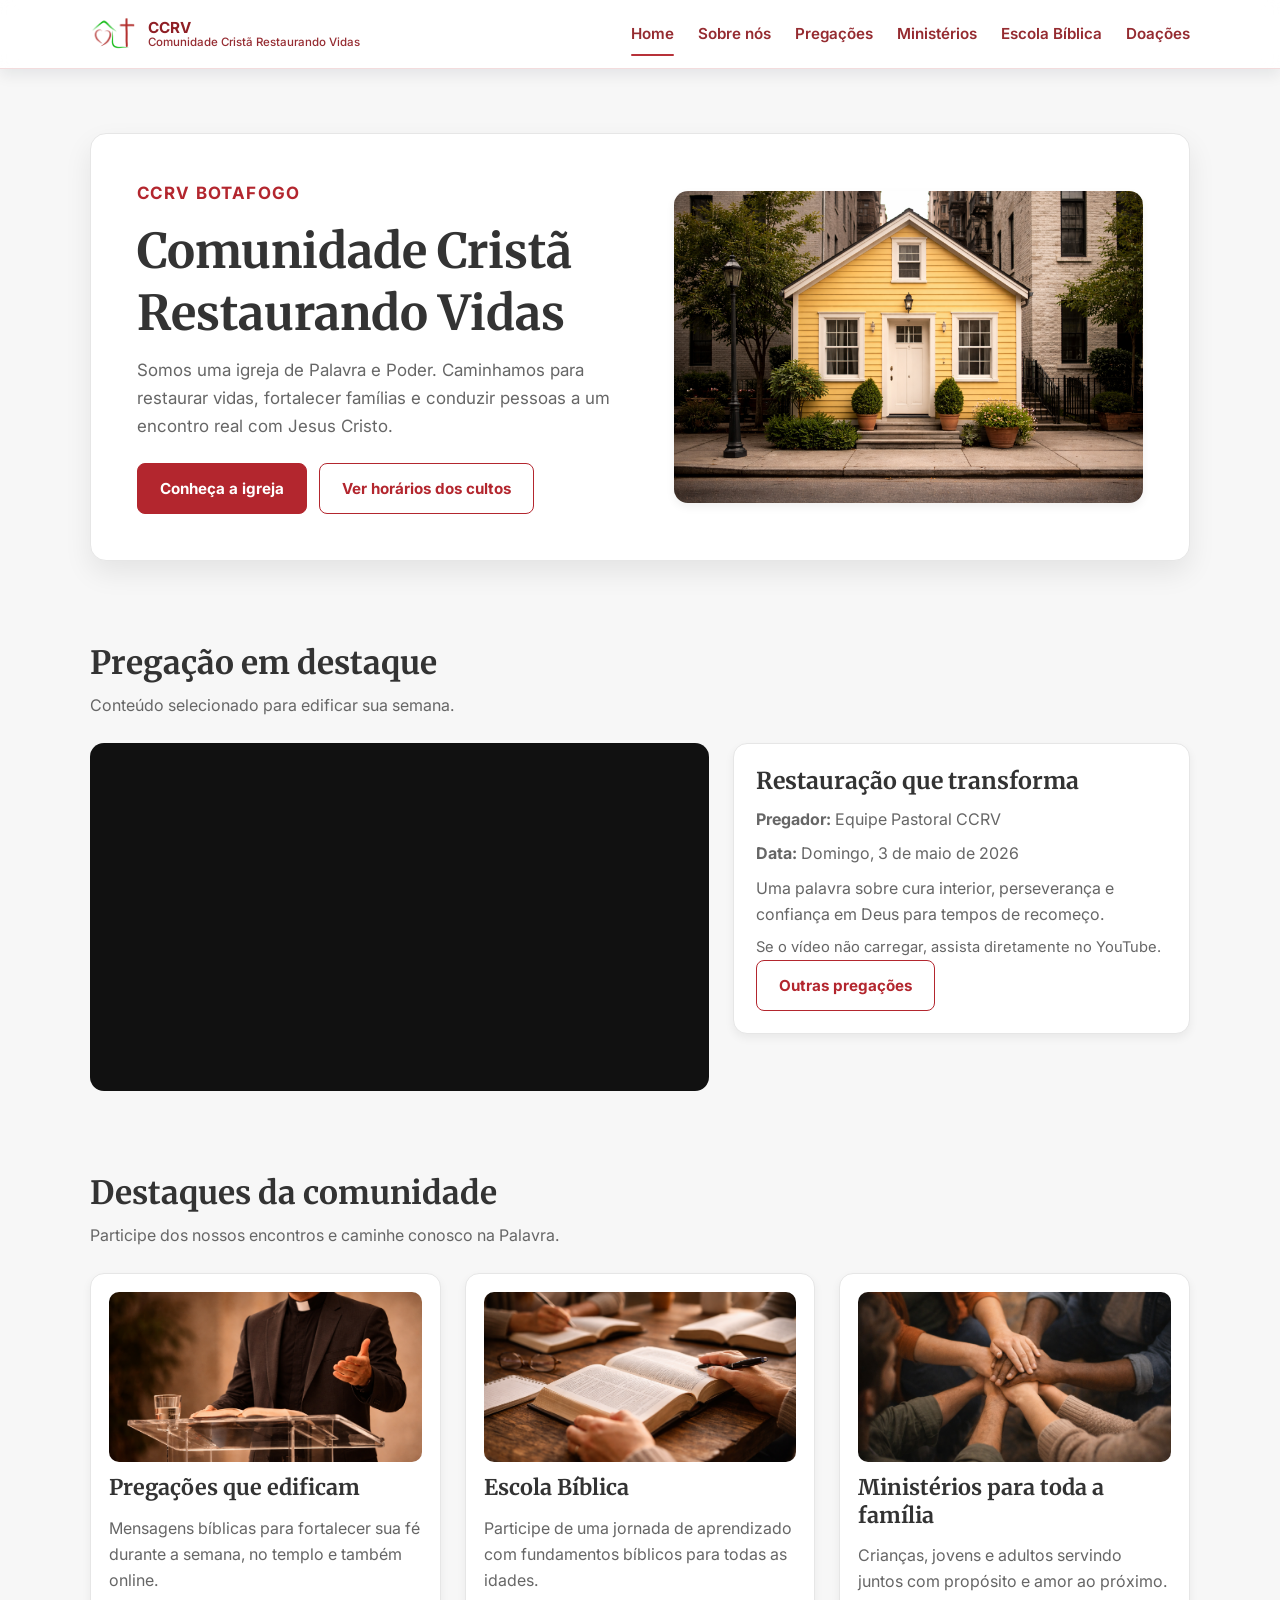
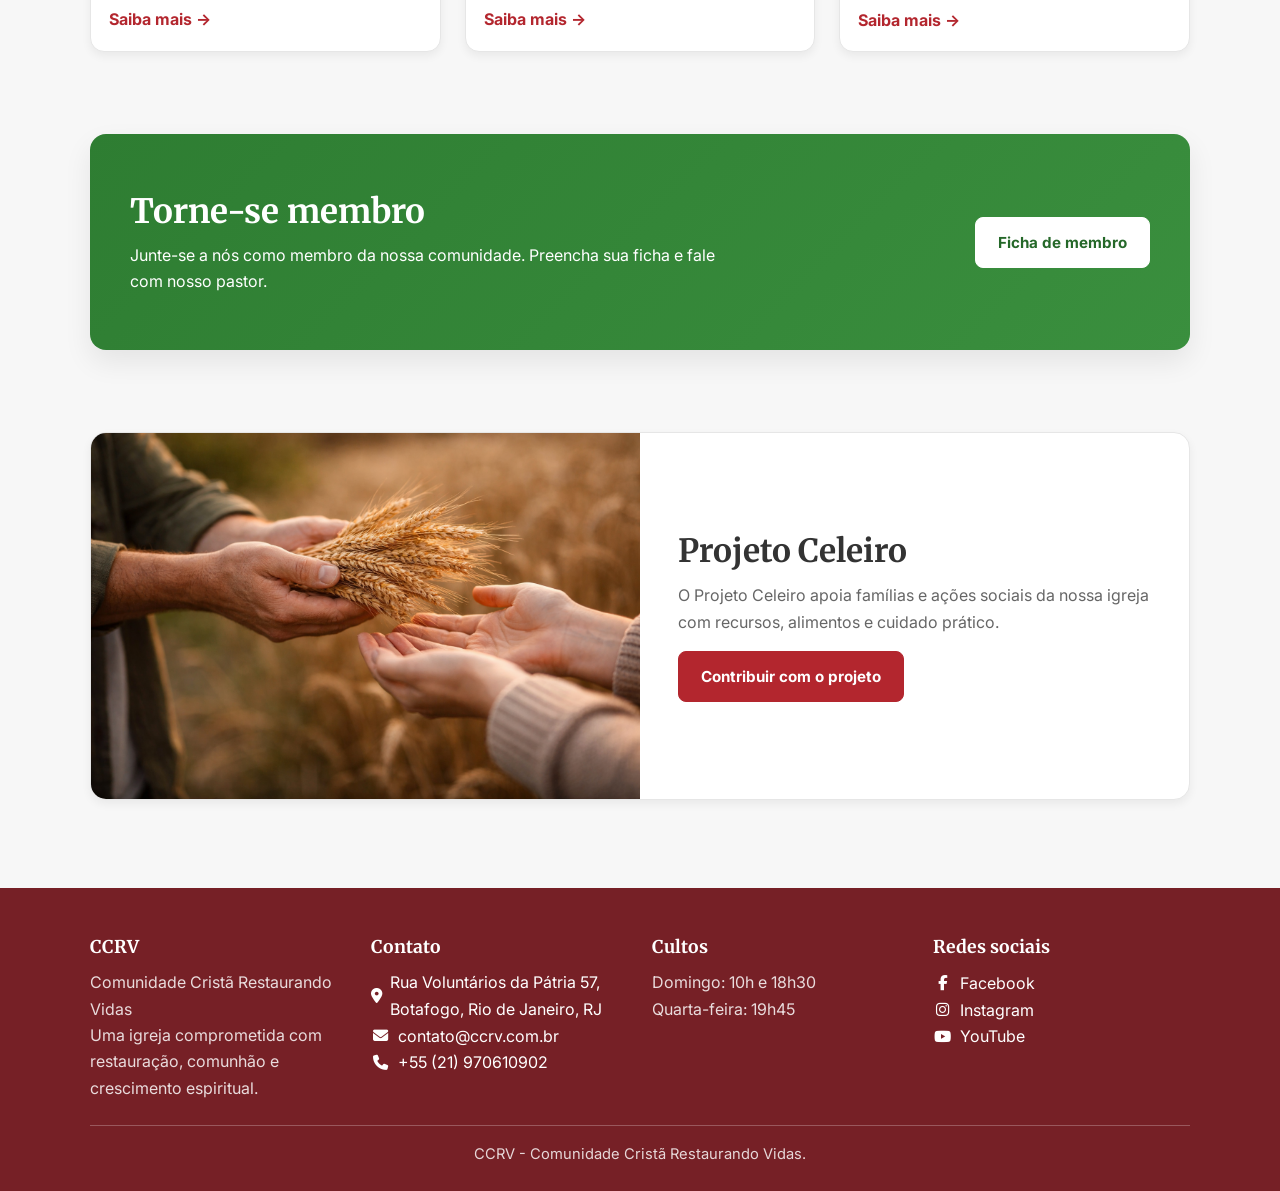
==== commit 9ec296c3: "Ajuste de imagens" ====
--- a/index.html
+++ b/index.html
@@ -9,6 +9,10 @@
     <link
       href="https://fonts.googleapis.com/css2?family=Inter:wght@400;500;600;700&family=Merriweather:wght@700&display=swap"
       rel="stylesheet"
+    />
+    <link
+      rel="stylesheet"
+      href="https://cdnjs.cloudflare.com/ajax/libs/font-awesome/6.5.2/css/all.min.css"
     />
     <link rel="stylesheet" href="styles.css" />
   </head>
@@ -54,52 +58,8 @@
               </div>
             </div>
             <div class="hero-media">
-              <img src="https://picsum.photos/640/420" alt="Comunidade reunida em culto" />
-            </div>
-          </div>
-        </section>
-
-        <section class="home-section">
-          <div class="section-head">
-            <h2>Destaques da comunidade</h2>
-            <p>Participe dos nossos encontros e caminhe conosco na Palavra.</p>
-          </div>
-          <div class="highlight-grid">
-            <article class="highlight-card">
-              <img src="https://picsum.photos/400/240?random=101" alt="Prega&ccedil;&otilde;es e mensagens" />
-              <h3>Prega&ccedil;&otilde;es que edificam</h3>
-              <p>
-                Mensagens b&iacute;blicas para fortalecer sua f&eacute; durante a semana, no templo e
-                tamb&eacute;m online.
-              </p>
-              <a href="https://www.youtube.com/@ccrv-botafogo/playlists" target="_blank" rel="noopener noreferrer">Saiba mais &rarr;</a>
-            </article>
-            <article class="highlight-card">
-              <img src="https://picsum.photos/400/240?random=102" alt="Comunidade em grupos pequenos" />
-              <h3>Grupos 3C em casa</h3>
-              <p>
-                Pequenos grupos para comunh&atilde;o, cuidado e crescimento espiritual pr&oacute;ximo.
-              </p>
-              <a href="ministerios.html">Saiba mais &rarr;</a>
-            </article>
-            <article class="highlight-card">
-              <img src="https://picsum.photos/400/240?random=103" alt="A&ccedil;&otilde;es para fam&iacute;lias e jovens" />
-              <h3>Minist&eacute;rios para toda a fam&iacute;lia</h3>
-              <p>
-                Crian&ccedil;as, jovens e adultos servindo juntos com prop&oacute;sito e amor ao pr&oacute;ximo.
-              </p>
-              <a href="ministerios.html">Saiba mais &rarr;</a>
-            </article>
-          </div>
-        </section>
-
-        <section class="visit-cta">
-          <div>
-            <h2>Venha nos visitar</h2>
-            <p>Ser&aacute; uma alegria receber voc&ecirc; em nossa comunidade para adorar e aprender da Palavra.</p>
-          </div>
-          <div class="cta-action">
-            <a class="btn btn-light" href="contato.html">Planeje sua visita</a>
+              <img src="images/casinha-amarela.png" alt="Comunidade reunida em culto" />
+            </div>
           </div>
         </section>
 
@@ -142,9 +102,54 @@
         </section>
 
         <section class="home-section">
+          <div class="section-head">
+            <h2>Destaques da comunidade</h2>
+            <p>Participe dos nossos encontros e caminhe conosco na Palavra.</p>
+          </div>
+          <div class="highlight-grid">
+            <article class="highlight-card">
+              <img src="images/ministerios/pregacoes.png" alt="Prega&ccedil;&otilde;es e mensagens" />
+              <h3>Prega&ccedil;&otilde;es que edificam</h3>
+              <p>
+                Mensagens b&iacute;blicas para fortalecer sua f&eacute; durante a semana, no templo e
+                tamb&eacute;m online.
+              </p>
+              <a href="https://www.youtube.com/@ccrv-botafogo/playlists" target="_blank" rel="noopener noreferrer">Saiba mais &rarr;</a>
+            </article>
+            <article class="highlight-card">
+              <img src="images/ministerios/estudo-biblico-3.png" alt="Escola Bíblica" />
+              <h3>Escola Bíblica</h3>
+              <p>
+                Participe de uma jornada de aprendizado com fundamentos bíblicos para todas as idades.
+              </p>
+              <a href="ministerios.html">Saiba mais &rarr;</a>
+            </article>
+            <article class="highlight-card">
+              <img src="images/ministerios/ministerios.png" alt="A&ccedil;&otilde;es para fam&iacute;lias e jovens" />
+              <h3>Minist&eacute;rios para toda a fam&iacute;lia</h3>
+              <p>
+                Crian&ccedil;as, jovens e adultos servindo juntos com prop&oacute;sito e amor ao pr&oacute;ximo.
+              </p>
+              <a href="ministerios.html">Saiba mais &rarr;</a>
+            </article>
+          </div>
+        </section>
+
+        <section class="visit-cta">
+          <div>
+            <h2>Torne-se membro</h2>
+            <p>Junte-se a nós como membro da nossa comunidade. Preencha sua ficha e fale com nosso pastor.</p>
+          </div>
+          <div class="cta-action">
+            <a class="btn btn-light" href="https://forms.gle/Tw2f9fKacuPZU9CG9" target="_blank" rel="noopener noreferrer">Ficha de membro</a>
+          </div>
+        </section>
+        
+
+        <section class="home-section">
           <article class="project-feature">
             <div class="project-media">
-              <img src="https://picsum.photos/640/420?random=240" alt="Projeto Celeiro" />
+              <img src="images/ministerios/celeiro.png" alt="Projeto Celeiro" />
             </div>
             <div class="project-content">
               <h2>Projeto Celeiro</h2>
@@ -155,50 +160,6 @@
               <a class="btn" href="doacoes.html">Contribuir com o projeto</a>
             </div>
           </article>
-        </section>
-
-        <section class="home-section">
-          <div class="info-grid">
-            <article class="info-card">
-              <img src="https://picsum.photos/64?random=301" alt="&Iacute;cone hor&aacute;rios" />
-              <h3>Hor&aacute;rio dos cultos</h3>
-              <p>Domingo: 9h e 18h</p>
-              <p>Quarta-feira: 19h30</p>
-              <a href="cultos-reunioes.html">Ver todos os hor&aacute;rios &rarr;</a>
-            </article>
-            <article class="info-card">
-              <img src="https://picsum.photos/64?random=302" alt="&Iacute;cone escola b&iacute;blica" />
-              <h3>Escola B&iacute;blica</h3>
-              <p>Participe de uma jornada de aprendizado com fundamentos b&iacute;blicos para todas as idades.</p>
-              <p>Aulas semanais e materiais de apoio dispon&iacute;veis.</p>
-              <a href="escola-biblica.html">Saiba mais &rarr;</a>
-            </article>
-          </div>
-        </section>
-
-        <section class="contact-panel">
-          <div class="section-head">
-            <h2>Fale com a CCRV</h2>
-            <p>Estamos &agrave; disposi&ccedil;&atilde;o para receber voc&ecirc; e sua fam&iacute;lia.</p>
-          </div>
-          <div class="contact-methods">
-            <p>
-              <span class="contact-icon" aria-hidden="true">E</span>
-              <strong>E-mail:</strong>
-              <a href="mailto:contato@ccrv.com.br">contato@ccrv.com.br</a>
-            </p>
-            <p>
-              <span class="contact-icon" aria-hidden="true">W</span>
-              <strong>WhatsApp:</strong>
-              <a href="tel:+5521970610902">+55 (21) 970610902</a>
-            </p>
-            <p>
-              <span class="contact-icon" aria-hidden="true">P</span>
-              <strong>Endere&ccedil;o:</strong>
-              Rua Volunt&aacute;rios da P&aacute;tria 57, Botafogo, Rio de Janeiro, RJ
-            </p>
-          </div>
-          <a class="btn" href="contato.html">Fale conosco</a>
         </section>
       </div>
     </main>
@@ -213,29 +174,24 @@
           </section>
           <section>
             <h3>Contato</h3>
-            <p>
-              <a href="https://www.google.com/maps?q=Rua+Volunt%C3%A1rios+da+P%C3%A1tria+57,+Botafogo,+Rio+de+Janeiro,+RJ" target="_blank" rel="noopener noreferrer">
-                Rua Volunt&aacute;rios da P&aacute;tria 57, Botafogo, Rio de Janeiro, RJ
-              </a>
-            </p>
-            <p><a href="mailto:contato@ccrv.com.br">contato@ccrv.com.br</a></p>
-            <p><a href="tel:+5521970610902">+55 (21) 970610902</a></p>
+            <p><a class="footer-link" href="https://www.google.com/maps?q=Rua+Volunt%C3%A1rios+da+P%C3%A1tria+57,+Botafogo,+Rio+de+Janeiro,+RJ" target="_blank" rel="noopener noreferrer"><i class="fa-solid fa-location-dot fa-fw" aria-hidden="true"></i> Rua Volunt&aacute;rios da P&aacute;tria 57, Botafogo, Rio de Janeiro, RJ</a></p>
+            <p><a class="footer-link" href="mailto:contato@ccrv.com.br"><i class="fa-solid fa-envelope fa-fw" aria-hidden="true"></i> contato@ccrv.com.br</a></p>
+            <p><a class="footer-link" href="tel:+5521970610902"><i class="fa-solid fa-phone fa-fw" aria-hidden="true"></i> +55 (21) 970610902</a></p>
           </section>
           <section>
             <h3>Cultos</h3>
-            <p>Domingo: 9h e 18h</p>
-            <p>Quarta-feira: 19h30</p>
-            <p>Ora&ccedil;&atilde;o: Quinta-feira, 7h</p>
+            <p>Domingo: 10h e 18h30</p>
+            <p>Quarta-feira: 19h45</p>
           </section>
           <section>
             <h3>Redes sociais</h3>
-            <p><a href="https://www.facebook.com/Comunidade-Crist%C3%A3-Restaurando-Vidas-210761325609829" target="_blank" rel="noopener noreferrer">Facebook</a></p>
-            <p><a href="https://instagram.com/ccrv.comunidadecrista" target="_blank" rel="noopener noreferrer">Instagram</a></p>
-            <p><a href="https://www.youtube.com/channel/UC_KBox62rYABTP4FiPuLsTg" target="_blank" rel="noopener noreferrer">YouTube</a></p>
+            <p><a class="footer-link" href="https://www.facebook.com/Comunidade-Crist%C3%A3-Restaurando-Vidas-210761325609829" target="_blank" rel="noopener noreferrer"><i class="fa-brands fa-facebook-f fa-fw" aria-hidden="true"></i> Facebook</a></p>
+            <p><a class="footer-link" href="https://instagram.com/ccrv.comunidadecrista" target="_blank" rel="noopener noreferrer"><i class="fa-brands fa-instagram fa-fw" aria-hidden="true"></i> Instagram</a></p>
+            <p><a class="footer-link" href="https://www.youtube.com/channel/UC_KBox62rYABTP4FiPuLsTg" target="_blank" rel="noopener noreferrer"><i class="fa-brands fa-youtube fa-fw" aria-hidden="true"></i> YouTube</a></p>
           </section>
         </div>
         <div class="footer-bottom">
-          CCRV - Comunidade Crist&atilde; Restaurando Vidas. Todos os direitos reservados.
+          CCRV - Comunidade Crist&atilde; Restaurando Vidas.
         </div>
       </div>
     </footer>
@@ -243,4 +199,3 @@
     <script src="script.js"></script>
   </body>
 </html>
-
--- a/styles.css
+++ b/styles.css
@@ -555,6 +555,16 @@
   text-decoration: none;
 }
 
+.site-footer .footer-link {
+  display: inline-flex;
+  align-items: center;
+  gap: 8px;
+}
+
+.site-footer .footer-link i {
+  font-size: 0.95rem;
+}
+
 .site-footer a:hover {
   text-decoration: underline;
 }
@@ -565,6 +575,7 @@
   border-top: 1px solid rgba(255, 255, 255, 0.25);
   font-size: 0.92rem;
   color: rgba(255, 255, 255, 0.82);
+  text-align: center;
 }
 
 /* Shared styles for the inner pages */
